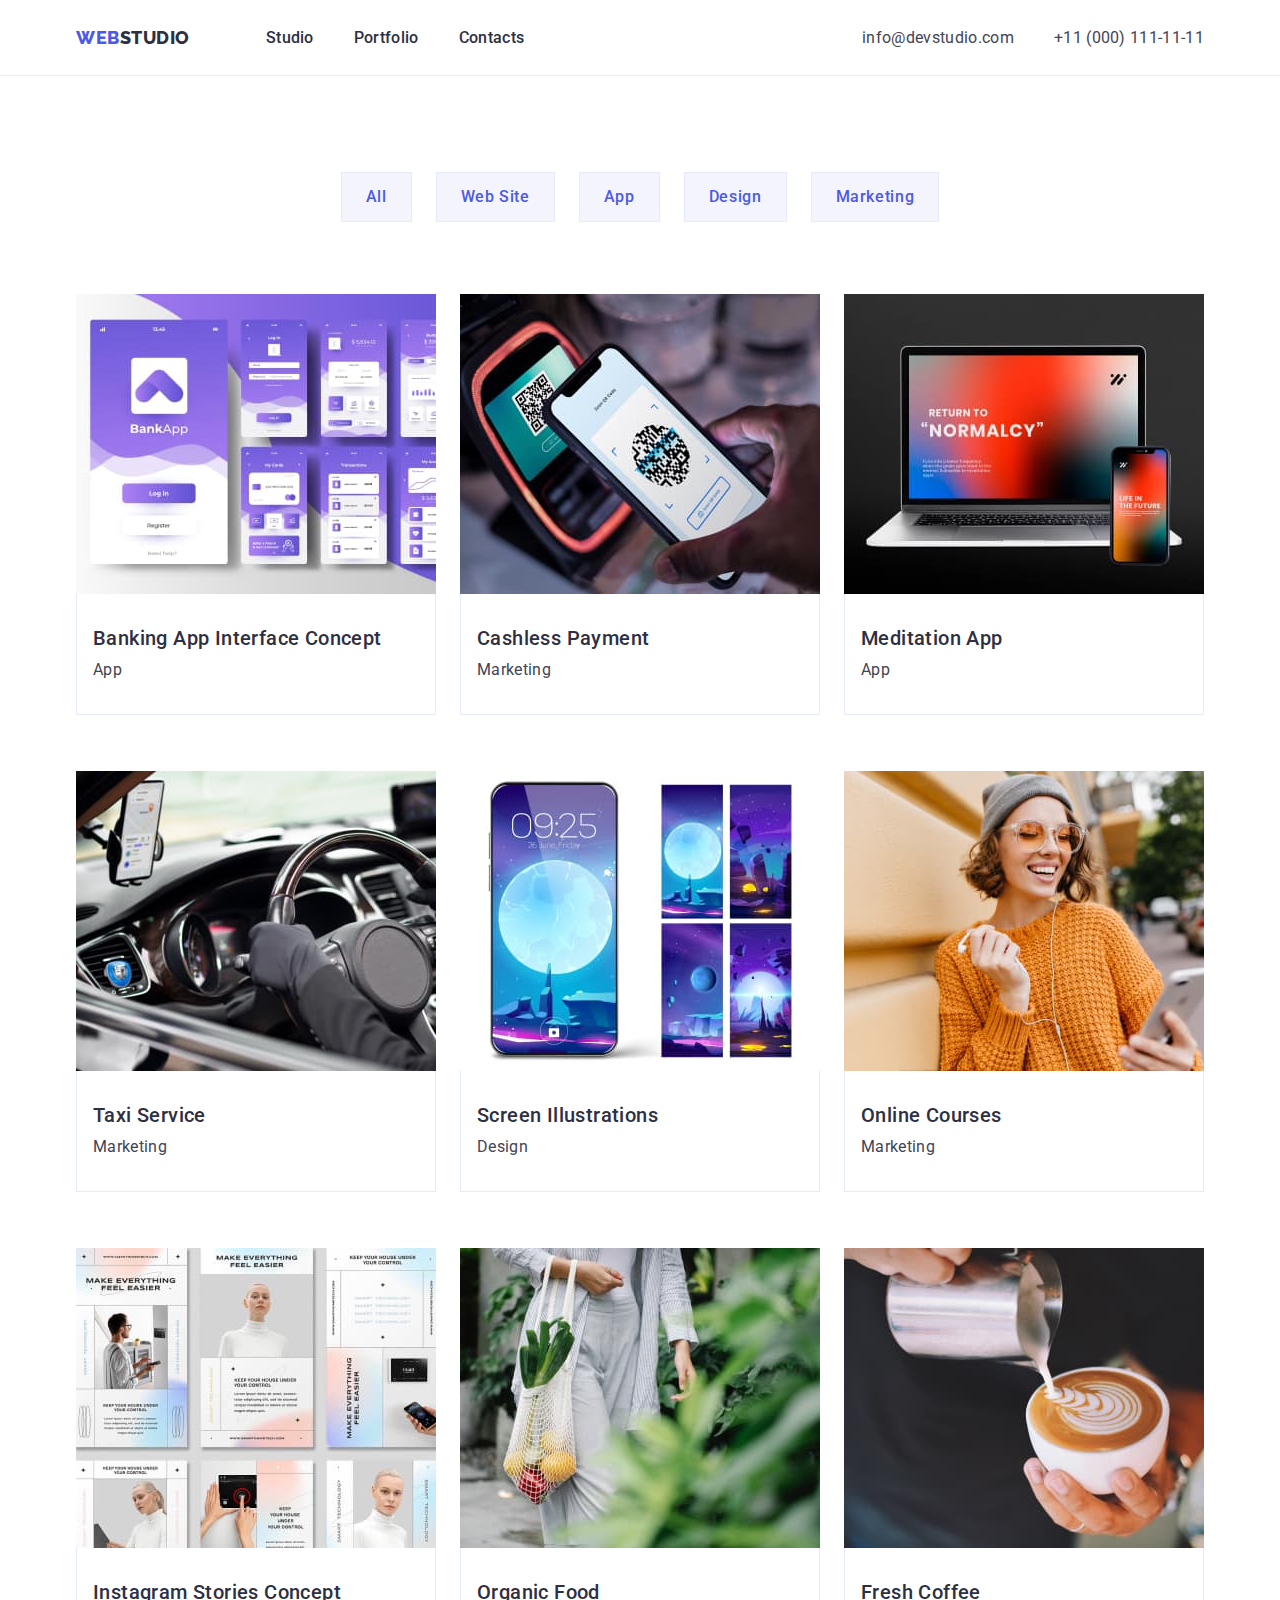
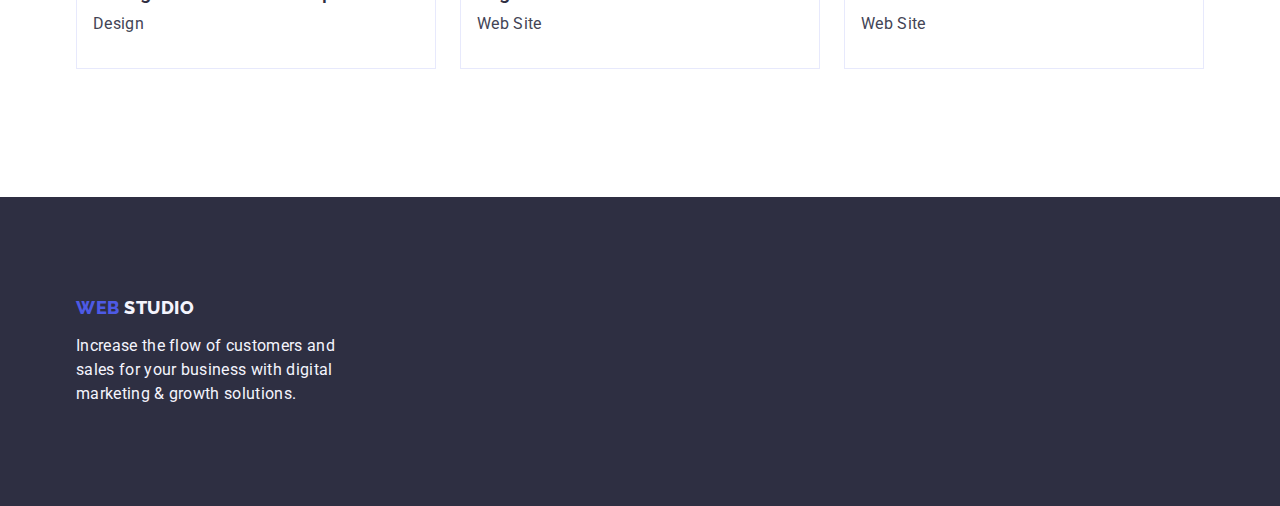
==== portfolio.html @ 66331a72 "Initial commit" ====
<!DOCTYPE html>
<html lang="en">
  <head>
    <meta charset="UTF-8" />
    <meta http-equiv="X-UA-Compatible" content="IE=edge" />
    <meta name="viewport" content="width=device-width, initial-scale=1.0" />
    <meta
      name="description"
      content="Increase the flow of customers and sales for your business with digital marketing & growth solutions."
    />

    <title>Portfolio</title>

    <link rel="preconnect" href="https://fonts.googleapis.com" />
    <link rel="preconnect" href="https://fonts.gstatic.com" crossorigin />
    <link
      href="https://fonts.googleapis.com/css2?family=Raleway:wght@800&family=Roboto:wght@400;500;700;900&display=swap"
      rel="stylesheet"
    />
    <link
      rel="stylesheet"
      href="https://cdn.jsdelivr.net/npm/modern-normalize@1.1.0/modern-normalize.min.css"
    />
    <link rel="stylesheet" href="./css/style.css" />
  </head>
  <body>
    <!-- Header section -->
    <header class="header">
      <div class="header-div container">
        <nav class="header-nav">
          <a class="header-logo link" href="./index.html"
            >Web<span class="logo">Studio</span></a
          >
          <ul class="header-list list">
            <li><a class="header-iteam link" href="./index.html">Studio</a></li>
            <li>
              <a class="header-iteam link" href="./portfolio.html">Portfolio</a>
            </li>
            <li><a class="header-iteam link" href="">Contacts</a></li>
          </ul>
        </nav>
        <address class="address">
          <ul class="header-link list">
            <li>
              <a class="header-mail link" href="mailto:info@devstudio.com"
                >info@devstudio.com</a
              >
            </li>
            <li>
              <a class="header-mail link" href="tel:+110001111111"
                >+11 (000) 111-11-11</a
              >
            </li>
          </ul>
        </address>
      </div>
    </header>

    <!-- Main section -->
    <main>
      <section class="main-portfilio">
        <div class="container">
          <h1 hidden class="main-text">Filter</h1>
          <ul class="button-list list">
            <li><button type="button" class="secondary-btn">All</button></li>
            <li>
              <button type="button" class="secondary-btn">Web Site</button>
            </li>
            <li><button type="button" class="secondary-btn">App</button></li>
            <li><button type="button" class="secondary-btn">Design</button></li>
            <li>
              <button type="button" class="secondary-btn">Marketing</button>
            </li>
          </ul>
          <ul class="product-list list">
            <li class="product-iteam">
              <a class="link" href="">
                <img
                  class="link"
                  src="./images/img12.jpg"
                  alt="App"
                  width="360"
                />
                <div class="app-descr">
                  <h2 class="secondary-title">Banking App Interface Concept</h2>
                  <p class="chapter-text">App</p>
                </div>
              </a>
            </li>
            <li class="product-iteam">
              <a class="link" href="">
                <img
                  class="link"
                  src="./images/img22.jpg"
                  alt="Cashless Payment"
                  width="360"
                />
                <div class="app-descr">
                  <h2 class="secondary-title">Cashless Payment</h2>
                  <p class="chapter-text">Marketing</p>
                </div>
              </a>
            </li>
            <li class="product-iteam">
              <a class="link" href="">
                <img
                  class="link"
                  src="./images/img32.jpg"
                  alt="Meditation App"
                  width="360"
                />
                <div class="app-descr">
                  <h2 class="secondary-title">Meditation App</h2>
                  <p class="chapter-text">App</p>
                </div>
              </a>
            </li>
            <li class="product-iteam">
              <a class="link" href="">
                <img
                  class="link"
                  src="./images/img42.jpg"
                  alt="Marketing"
                  width="360"
                />
                <div class="app-descr">
                  <h2 class="secondary-title">Taxi Service</h2>
                  <p class="chapter-text">Marketing</p>
                </div>
              </a>
            </li>
            <li class="product-iteam">
              <a class="link" href="">
                <img
                  class="link"
                  src="./images/img52.jpg"
                  alt="Design"
                  width="360"
                />
                <div class="app-descr">
                  <h2 class="secondary-title">Screen Illustrations</h2>
                  <p class="chapter-text">Design</p>
                </div>
              </a>
            </li>
            <li class="product-iteam">
              <a class="link" href="">
                <img
                  class="link"
                  src="./images/img62.jpg"
                  alt="Marketing"
                  width="360"
                />
                <div class="app-descr">
                  <h2 class="secondary-title">Online Courses</h2>
                  <p class="chapter-text">Marketing</p>
                </div>
              </a>
            </li>
            <li class="product-iteam">
              <a class="link" href="">
                <img
                  class="link"
                  src="./images/img72.jpg"
                  alt="Design"
                  width="360"
                />
                <div class="app-descr">
                  <h2 class="secondary-title">Instagram Stories Concept</h2>
                  <p class="chapter-text">Design</p>
                </div>
              </a>
            </li>
            <li class="product-iteam">
              <a class="link" href="">
                <img
                  class="link"
                  src="./images/img82.jpg"
                  alt="Web Site"
                  width="360"
                />
                <div class="app-descr">
                  <h2 class="secondary-title">Organic Food</h2>
                  <p class="chapter-text">Web Site</p>
                </div>
              </a>
            </li>
            <li class="product-iteam">
              <a class="link" href="">
                <img
                  class="link"
                  src="./images/img92.jpg"
                  alt="Fresh Coffee"
                  width="360"
                />
                <div class="app-descr">
                  <h2 class="secondary-title">Fresh Coffee</h2>
                  <p class="chapter-text">Web Site</p>
                </div>
              </a>
            </li>
          </ul>
        </div>
      </section>
    </main>

    <!-- Footer section -->

    <footer class="footer">
      <div class="container">
        <a class="footer-logo link" href="./index.html"
          >Web <span class="second-logo">Studio</span></a
        >
        <p class="footer-text">
          Increase the flow of customers and sales for your business with
          digital marketing & growth solutions.
        </p>
      </div>
    </footer>
  </body>
</html>
---- css/style.css ----
:root {
  /* Формула для таблиц */

  --iteam: 3;
  --column: 24px;

  /* Fonts */

  --primary-font: "Roboto", sans-serif;
  --secondary-font: "Raleway", sans-serif;

  /* Colors */

  --color-iris: #4d5ae5;
  --color-ocean: #404bbf;
  --color-navy-blue: #2e2f42;
  --color-green: #31d0aa;
  --color-slate: #434455;
  --color-light-slate: #8e8f99;
  --color-cornflower: #e7e9fc;
  --color-cloud: #f4f4fd;
  --color-white: #ffffff;
  --color-dairy: #fcfcfc;
  /* --color-navy-blue-modal: #2e2f42;
  --color-grey: #2e2f42; */
}

/* reset start */
.list {
  list-style: none;
  margin: 0;
  padding: 0;
}

.link {
  text-decoration: none;
  color: currentColor;
}

h1,
h2,
h3,
h4,
h5,
h6,
p {
  margin: 0;
}

img {
  display: block;
  max-width: 100%;
  height: auto;
}

button {
  cursor: pointer;
}
/* reset end */

/* Hidden */

.visually-hidden {
  position: absolute;
  width: 1px;
  height: 1px;
  margin: -1px;
  border: 0;
  padding: 0;

  white-space: nowrap;
  clip-path: inset(100%);
  clip: rect(0 0 0 0);
  overflow: hidden;
}

body {
  font-family: var(--primary-font);
  font-weight: 400;
  letter-spacing: 0.02em;
  color: var(--color-slate);
  background-color: #ffffff;
}

/* HEADER */

.header {
  background-color: var(--color-white);
  border-bottom: 1px solid #e7e9fc;
}

.header-div {
  display: flex;
  align-items: baseline;
  justify-content: space-between;
  align-items: center;
  margin: 25.5px 141px;
}

.header-nav {
  display: flex;
  justify-content: space-between;
  align-items: center;
}

.header-logo {
  font-family: "Raleway", sans-serif;
  font-weight: 800;
  font-size: 18px;
  line-height: 1.17;
  letter-spacing: 0.03em;
  text-transform: uppercase;
  color: #4d5ae5;
  margin-right: 76px;
}
.logo {
  color: var(--color-navy-blue);
}

.header-list {
  font-weight: 500;
  font-size: 16px;
  line-height: 1.5;
  color: var(--color-navy-blue);
  display: flex;
  justify-content: space-between;
  gap: 40px;
}

.header-list:last-child {
  margin-right: 332px;
}

.header-iteam {
  color: var(--color-navy-blue);
  padding: 24px 0;
}

.header-iteam:hover,
.header-iteam:focus {
  color: var(--color-ocean);
}

.address {
  font-style: normal;
}

.header-link {
  display: flex;
  justify-content: space-between;
  gap: 40px;
}

.header-mail {
  font-size: 16px;
  line-height: 1.5;
  color: var(--color-slate);
}

.header-mail:hover,
.header-mail:focus {
  color: var(--color-ocean);
}

/* MAIN */

.main-section {
  background-color: var(--color-navy-blue);
  padding: 188px 0;
}

.main-title {
  font-weight: 700;
  font-size: 56px;
  letter-spacing: 0.02em;
  line-height: 1.07;
  text-align: center;
  color: var(--color-white);
  max-width: 496px;
  margin: 0 auto;
  margin-bottom: 48px;
}

.main-text {
  letter-spacing: 0.02em;
}

.main-portfilio {
  padding: 96px 0 120px;
}

.button-list {
  display: flex;
  justify-content: center;
  gap: 24px;
  margin-bottom: 72px;
  border-radius: 4px;
}

.main-btn {
  font-family: "Roboto", sans-serif;
  font-weight: 500;
  font-size: 16px;
  line-height: 1.5;
  align-items: center;
  letter-spacing: 0.04em;
  color: var(--color-white);
  background: var(--color-iris);
  box-shadow: 0px 4px 4px rgba(0, 0, 0, 0.15);
  border-radius: 4px;
  cursor: pointer;
  display: block;
  min-width: 169px;
  height: 56px;
  border: none;
  border-radius: 4px;
  margin: 0 auto;
}

.main-btn:hover,
.main-btn:focus {
  background-color: var(--color-ocean);
}

.features-title {
  letter-spacing: 0.02em;
}

.features-section {
  padding: 120px 0;
  display: flex;
  justify-content: center;
  gap: 24px;
}

.feature-list {
  display: flex;
  justify-content: center;
  gap: 24px;
}

.features-iteam {
  width: calc((100% - 48px) / 3);
}

.features-name {
  font-weight: 500;
  font-size: 20px;
  line-height: 1.2;
  letter-spacing: 0.02em;
  color: var(--color-navy-blue);
  margin-bottom: 8px;
}

.features-text {
  font-size: 16px;
  line-height: 1.5;
  color: var(--color-slate);
}

.thirth-section {
  padding-bottom: 120px;
}

.name-section {
  font-weight: 700;
  font-size: 36px;
  line-height: 1.11;
  letter-spacing: 0.02em;
  text-transform: capitalize;
  text-align: center;
  color: #2e2f42;
  margin-bottom: 72px;
}

.thirth-list {
  display: flex;
  justify-content: center;
  gap: 24px;
  margin: 0 auto;
}

.thirth-iteam {
  width: calc((100% - 48px) / 3);
  border: 1px solid #e7e9fc;
  flex-basis: calc((100% - var(var(--column)) * var(--iteam)-1) / var(--iteam));
}

.team-list {
  display: flex;
  justify-content: space-between;
  gap: 24px;
  margin: 0 auto;
}

.team-iteam {
  --iteam: 4;
  background-color: #ffffff;
  width: calc((100% - 72px) / 4);
  box-shadow: 0px 1px 6px rgba(46, 47, 66, 0.08),
    0px 1px 1px rgba(46, 47, 66, 0.16), 0px 2px 1px rgba(46, 47, 66, 0.08);
  border-radius: 0px 0px 4px 4px;
  flex-basis: calc((100% - var(var(--column)) * var(--iteam)-1) / var(--iteam));
}

.team-section {
  background-color: var(--color-cloud);
  padding: 120px 0;
}

.team-deskr {
  padding: 32px 16px;
  border-radius: 0px 0px 4px 4px;
}

.worker-name {
  font-weight: 500;
  letter-spacing: 0.02em;
  font-size: 20px;
  line-height: 1.2;
  text-align: center;
  color: var(--color-navy-blue);
  margin-bottom: 8px;
}

.worker-dscr {
  font-size: 16px;
  line-height: 1.5;
  text-align: center;
  color: var(--color-slate);
}

/* FOOTER */

.footer {
  background-color: var(--color-navy-blue);
  padding: 100px 0;
}

.footer-logo {
  font-family: var(--secondary-font);
  font-weight: 800;
  font-size: 18px;
  line-height: 1.17;
  display: flex;
  justify-content: center;
  align-items: center;
  letter-spacing: 0.03em;
  text-transform: uppercase;
  color: #4d5ae5;
  display: inline-block;
  margin-bottom: 16px;
}

.second-logo {
  color: #f4f4fd;
}

.footer-text {
  font-size: 16px;
  line-height: 1.5;
  color: var(--color-cloud);
  max-width: 264px;
}

.secondary-btn {
  font-family: "Roboto", sans-serif;
  font-weight: 500;
  font-size: 16px;
  line-height: 1.5;
  align-items: center;
  text-align: center;
  letter-spacing: 0.04em;
  cursor: pointer;
  color: var(--color-iris);
  background-color: var(--color-cloud);
  padding: 12px 24px;
  border: 1px solid var(--color-cornflower);
}

.secondary-btn:hover,
.secondary-btn:focus {
  color: var(--color-white);
  background-color: var(--color-ocean);
  border: 1px solid transparent;
  border-radius: 4px;
}

.product-list {
  display: flex;
  justify-content: center;
  flex-wrap: wrap;
  column-gap: 24px;
  row-gap: 48px;
  margin: 0 auto;
}

.product-iteam {
  width: calc((100% - 48px) / 3);
  flex-basis: calc((100% - var(var(--column)) * var(--iteam)-1) / var(--iteam));
}

.app-descr {
  padding: 32px 16px;
  border: 1px solid #e7e9fc;
  border-top: none;
  margin-bottom: 8px;
}

.secondary-title {
  font-weight: 500;
  font-size: 20px;
  line-height: 1.2;
  letter-spacing: 0.02em;
  color: var(--color-navy-blue);
  margin-bottom: 8px;
}

.chapter-text {
  font-size: 16px;
  line-height: 1.5;
  letter-spacing: 0.02em;
  color: var(--color-slate);
}

.container {
  width: 1158px;
  margin-left: auto;
  margin-right: auto;
  padding: 0 15px;
}
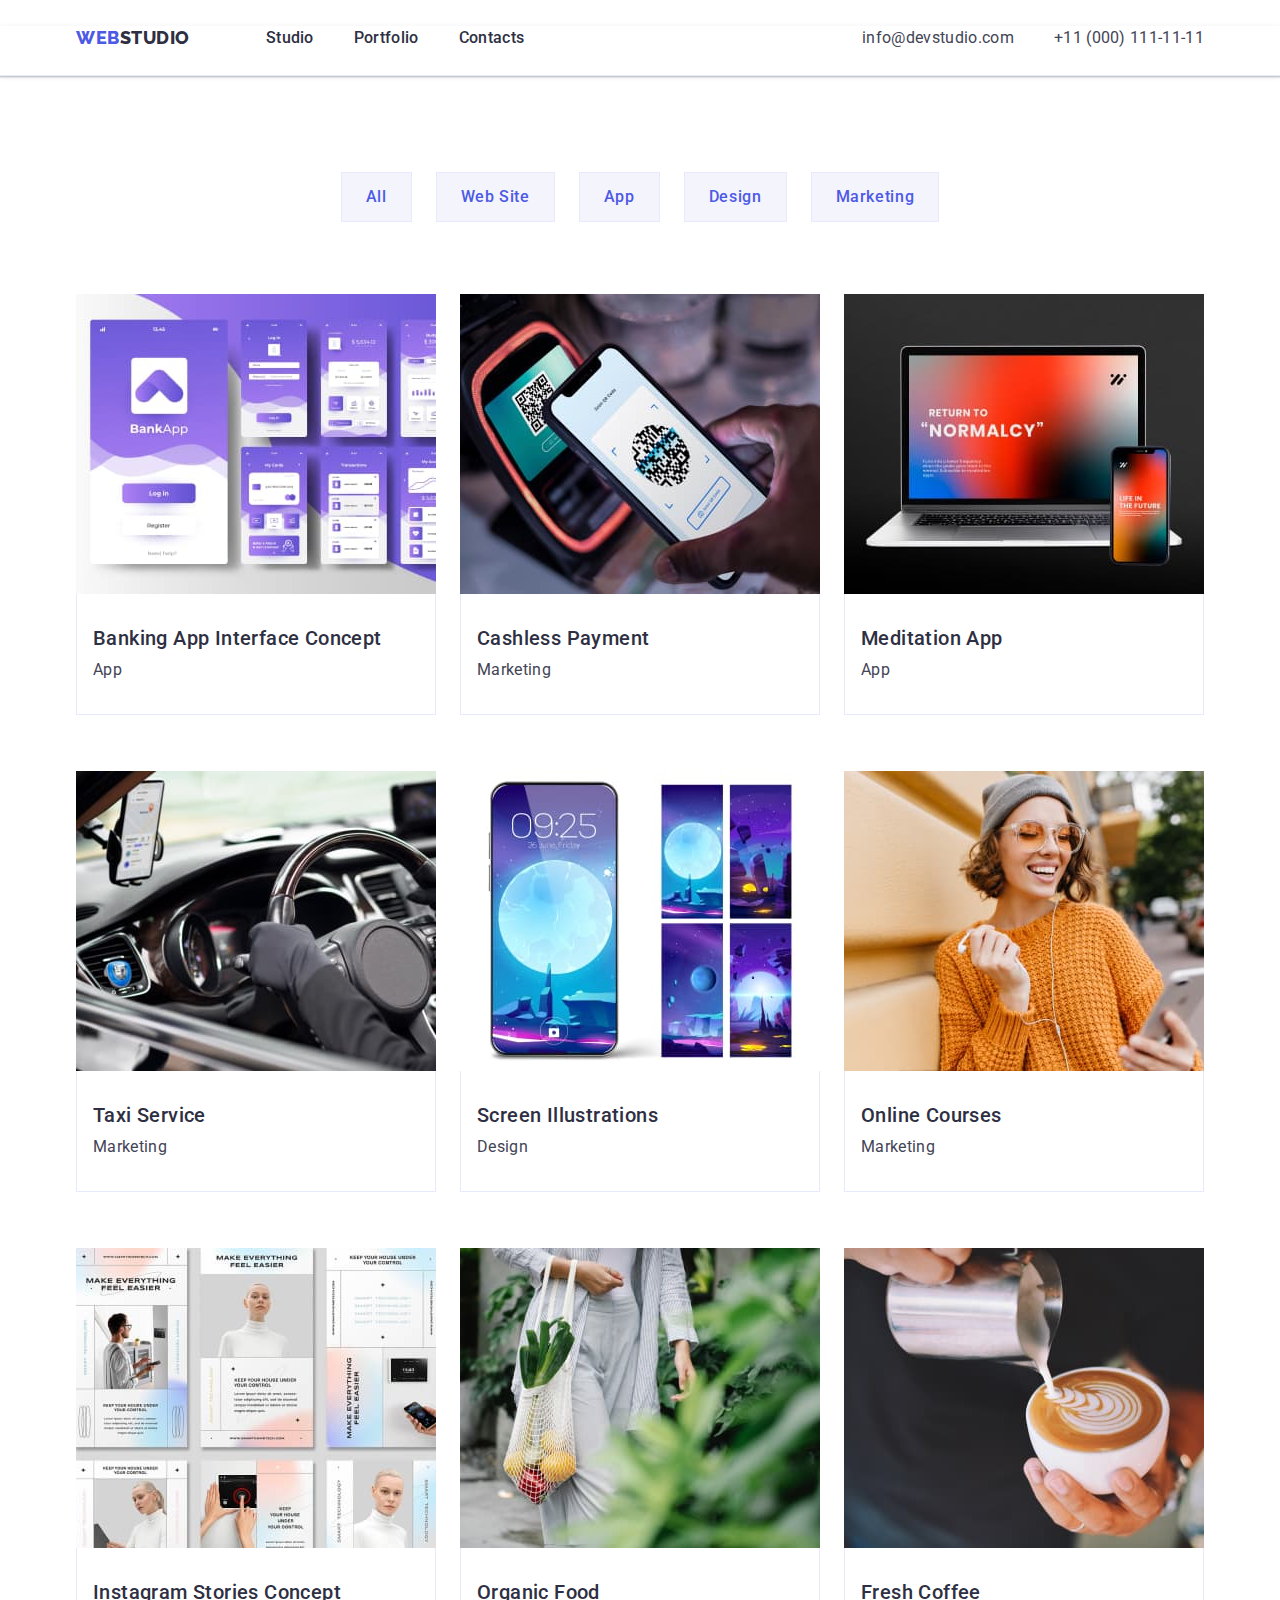
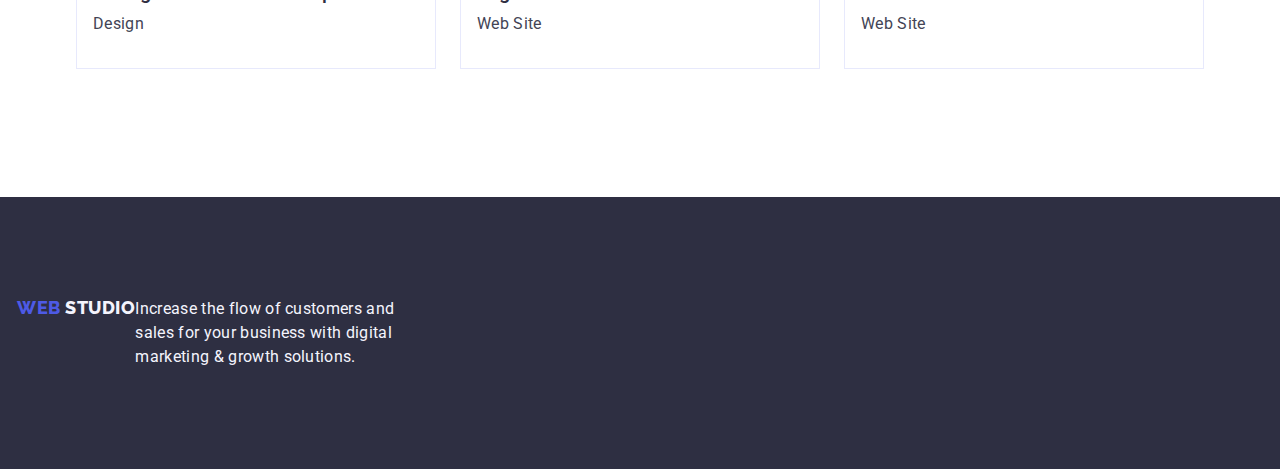
==== commit cda8b652: "2" ====
--- a/portfolio.html
+++ b/portfolio.html
@@ -74,7 +74,7 @@
           </ul>
           <ul class="product-list list">
             <li class="product-iteam">
-              <a class="link" href="">
+              <a class="product-link link" href="">
                 <img
                   class="link"
                   src="./images/img12.jpg"
@@ -207,7 +207,7 @@
     <!-- Footer section -->
 
     <footer class="footer">
-      <div class="container">
+      <div class="footer-container container">
         <a class="footer-logo link" href="./index.html"
           >Web <span class="second-logo">Studio</span></a
         >
--- a/css/style.css
+++ b/css/style.css
@@ -87,6 +87,8 @@
 .header {
   background-color: var(--color-white);
   border-bottom: 1px solid #e7e9fc;
+  box-shadow: 0px 2px 1px rgba(46, 47, 66, 0.08),
+    0px 1px 1px rgba(46, 47, 66, 0.16), 0px 1px 6px rgba(46, 47, 66, 0.08);
 }
 
 .header-div {
@@ -167,6 +169,15 @@
 .main-section {
   background-color: var(--color-navy-blue);
   padding: 188px 0;
+  background-image: linear-gradient(
+      rgba(46, 47, 66, 0.7),
+      rgba(46, 47, 66, 0.7)
+    ),
+    url(../images/img14.jpg);
+  max-width: 1440px;
+  background-repeat: no-repeat;
+  background-position: center;
+  background-size: cover;
 }
 
 .main-title {
@@ -384,6 +395,8 @@
   background-color: var(--color-ocean);
   border: 1px solid transparent;
   border-radius: 4px;
+  box-shadow: 0px 3px 1px rgba(0, 0, 0, 0.1), 0px 2px 1px rgba(0, 0, 0, 0.08),
+    0px 2px 2px rgba(0, 0, 0, 0.12);
 }
 
 .product-list {
@@ -398,6 +411,16 @@
 .product-iteam {
   width: calc((100% - 48px) / 3);
   flex-basis: calc((100% - var(var(--column)) * var(--iteam)-1) / var(--iteam));
+}
+
+.product-link {
+  display: block;
+}
+
+.product-link:hover,
+.product-link:focus {
+  box-shadow: зі значенням 0px 1px 6px rgba(46, 47, 66, 0.08),
+    0px 1px 1px rgba(46, 47, 66, 0.16), 0px 2px 1px rgba(46, 47, 66, 0.08);
 }
 
 .app-descr {
@@ -429,3 +452,9 @@
   margin-right: auto;
   padding: 0 15px;
 }
+
+.footer-container {
+  display: flex;
+  align-items: baseline;
+  margin-right: 120px;
+}
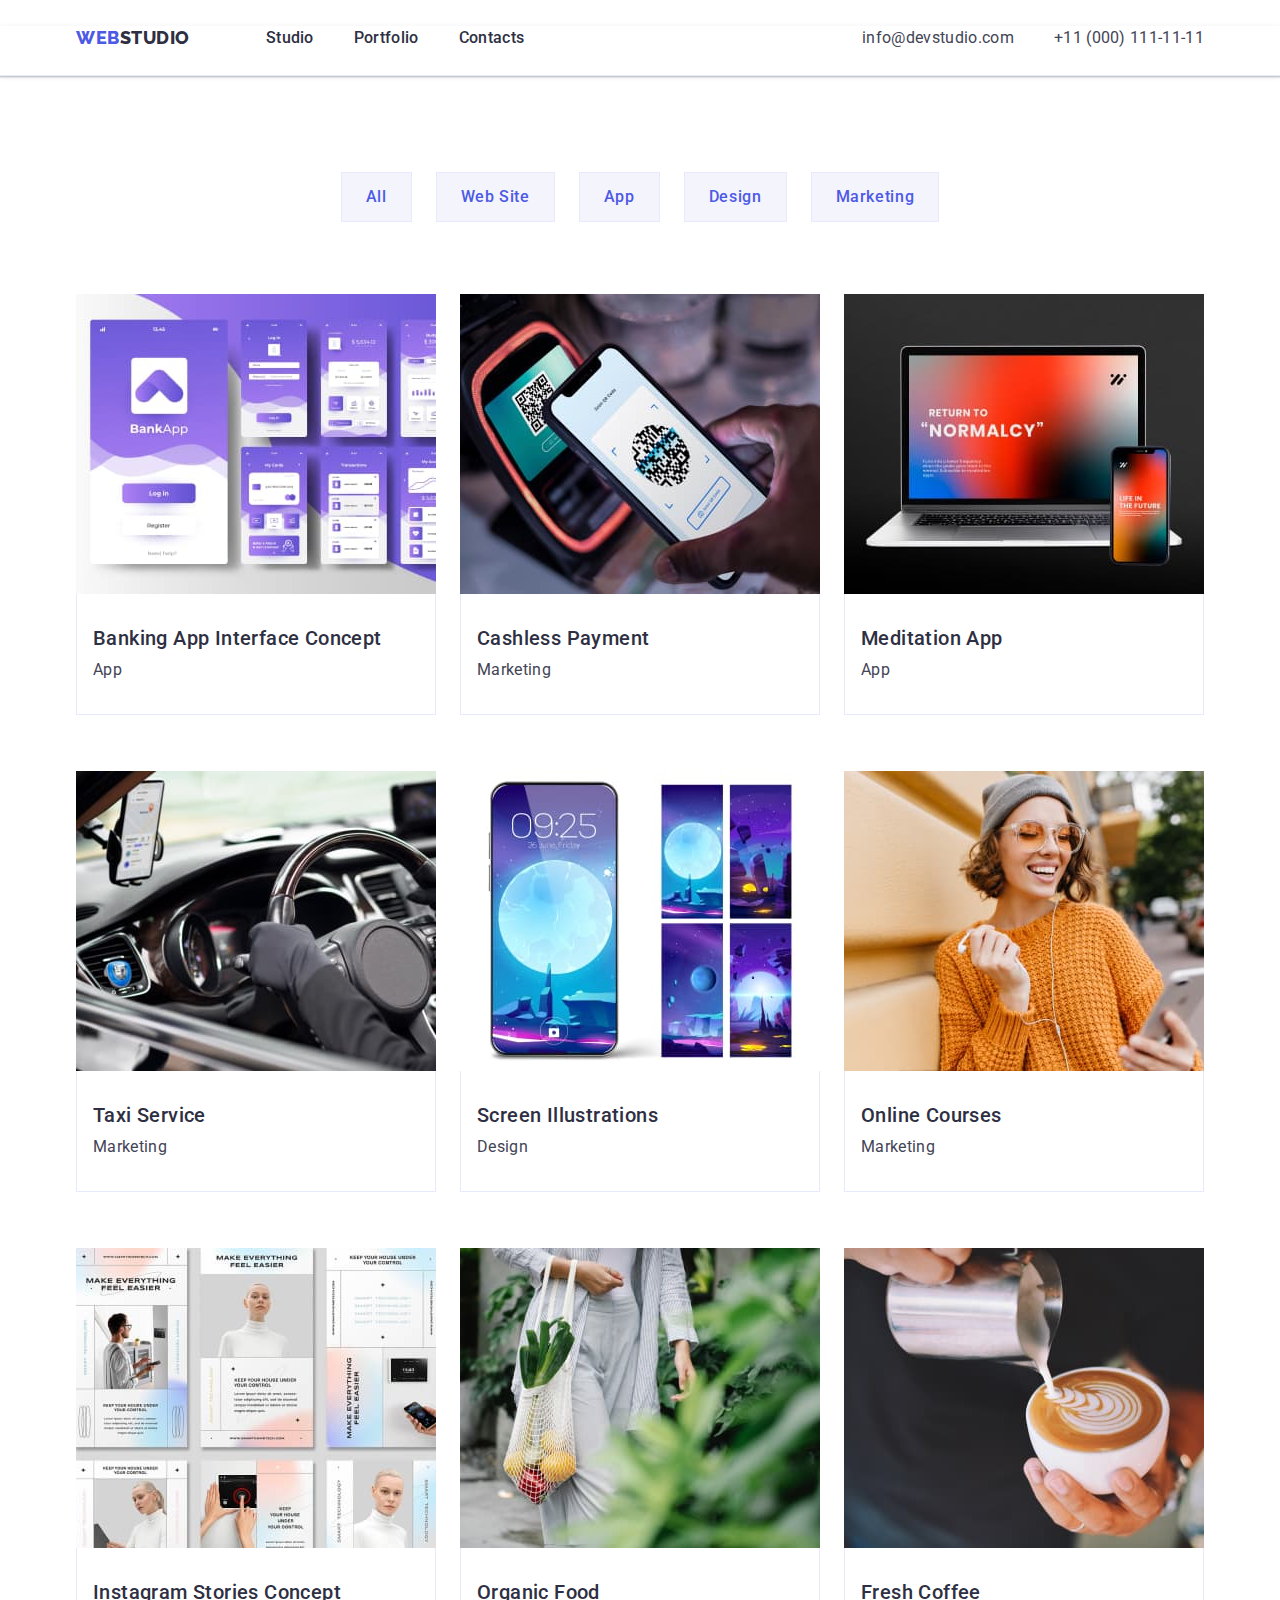
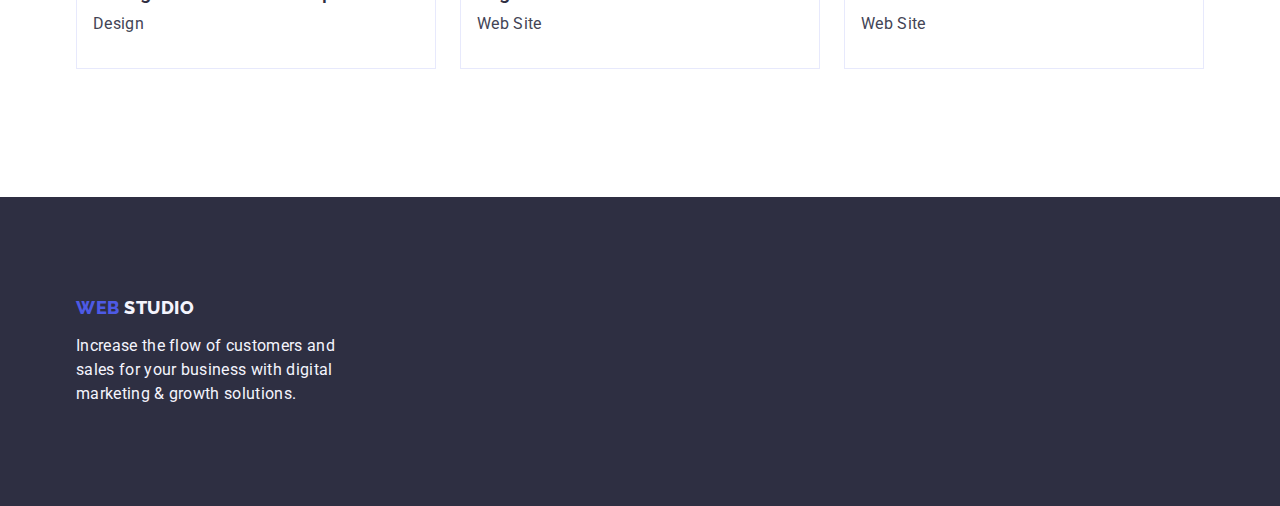
==== commit 113898de: "1" ====
--- a/portfolio.html
+++ b/portfolio.html
@@ -88,7 +88,7 @@
               </a>
             </li>
             <li class="product-iteam">
-              <a class="link" href="">
+              <a class="product-link link" href="">
                 <img
                   class="link"
                   src="./images/img22.jpg"
@@ -102,7 +102,7 @@
               </a>
             </li>
             <li class="product-iteam">
-              <a class="link" href="">
+              <a class="product-link link" href="">
                 <img
                   class="link"
                   src="./images/img32.jpg"
@@ -116,7 +116,7 @@
               </a>
             </li>
             <li class="product-iteam">
-              <a class="link" href="">
+              <a class="product-link link" href="">
                 <img
                   class="link"
                   src="./images/img42.jpg"
@@ -130,7 +130,7 @@
               </a>
             </li>
             <li class="product-iteam">
-              <a class="link" href="">
+              <a class="product-link link" href="">
                 <img
                   class="link"
                   src="./images/img52.jpg"
@@ -144,7 +144,7 @@
               </a>
             </li>
             <li class="product-iteam">
-              <a class="link" href="">
+              <a class="product-link link" href="">
                 <img
                   class="link"
                   src="./images/img62.jpg"
@@ -158,7 +158,7 @@
               </a>
             </li>
             <li class="product-iteam">
-              <a class="link" href="">
+              <a class="product-link link" href="">
                 <img
                   class="link"
                   src="./images/img72.jpg"
@@ -172,7 +172,7 @@
               </a>
             </li>
             <li class="product-iteam">
-              <a class="link" href="">
+              <a class="product-link link" href="">
                 <img
                   class="link"
                   src="./images/img82.jpg"
@@ -186,7 +186,7 @@
               </a>
             </li>
             <li class="product-iteam">
-              <a class="link" href="">
+              <a class="product-link link" href="">
                 <img
                   class="link"
                   src="./images/img92.jpg"
@@ -207,7 +207,7 @@
     <!-- Footer section -->
 
     <footer class="footer">
-      <div class="footer-container container">
+      <div class="container">
         <a class="footer-logo link" href="./index.html"
           >Web <span class="second-logo">Studio</span></a
         >
--- a/css/style.css
+++ b/css/style.css
@@ -419,7 +419,7 @@
 
 .product-link:hover,
 .product-link:focus {
-  box-shadow: зі значенням 0px 1px 6px rgba(46, 47, 66, 0.08),
+  box-shadow: 0px 1px 6px rgba(46, 47, 66, 0.08),
     0px 1px 1px rgba(46, 47, 66, 0.16), 0px 2px 1px rgba(46, 47, 66, 0.08);
 }
 
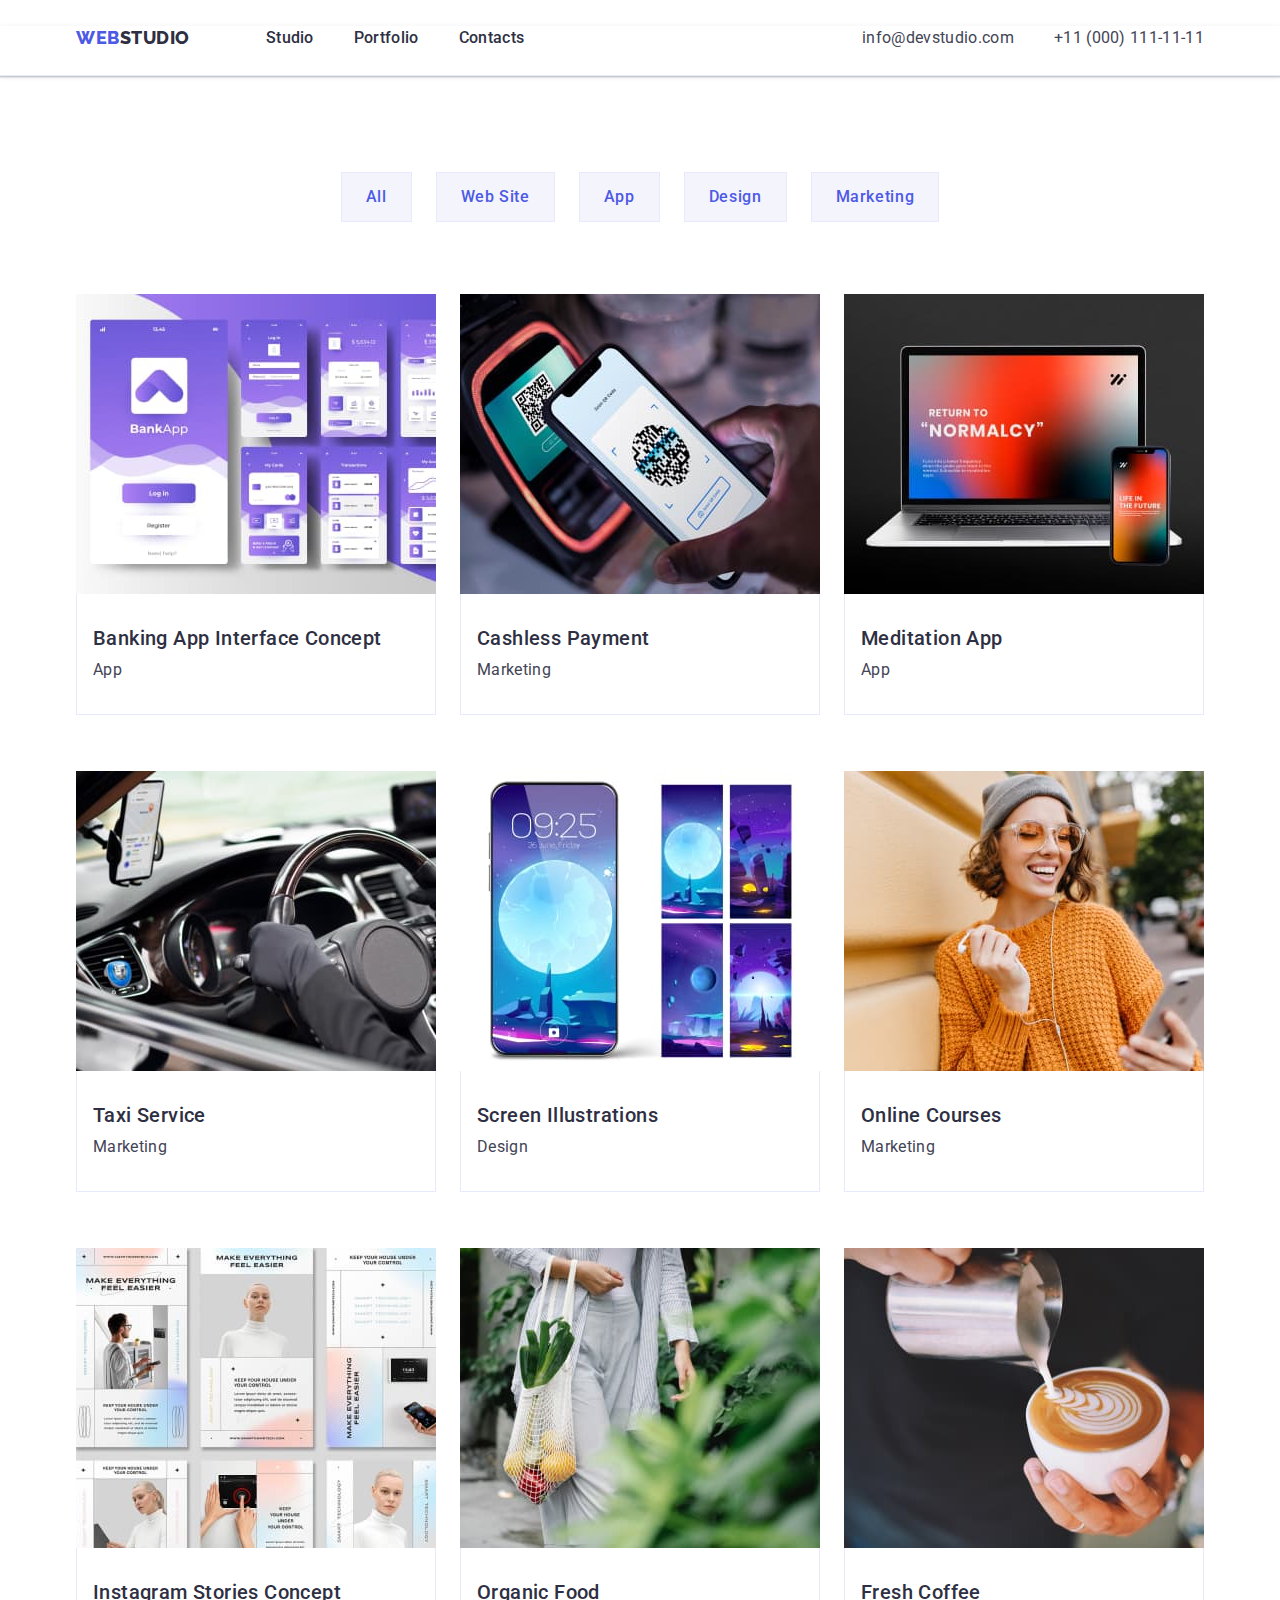
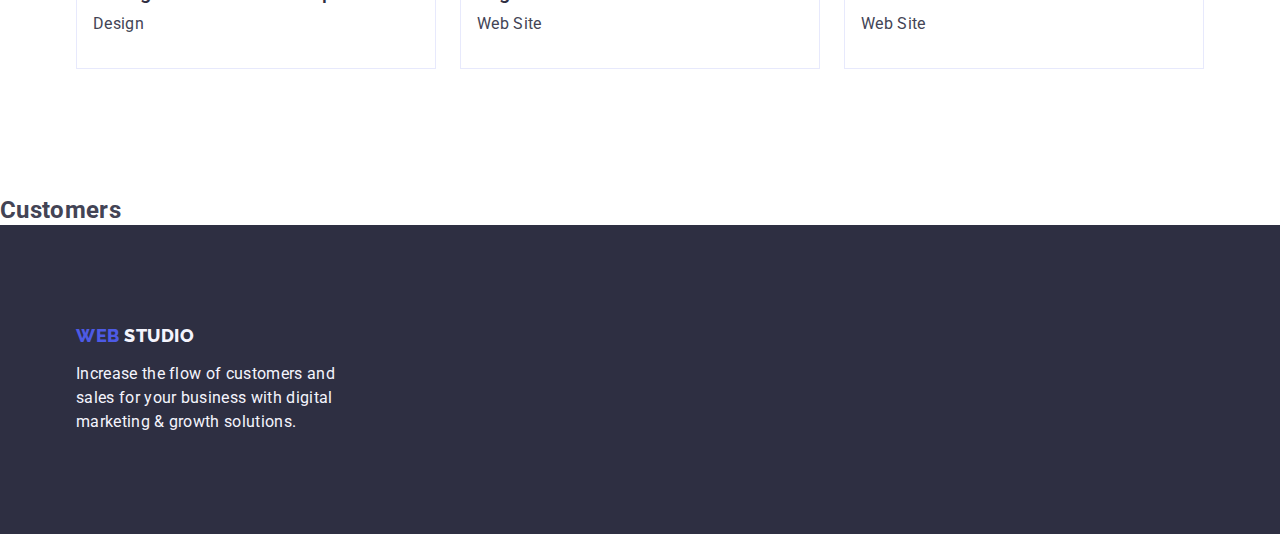
==== commit e1614be7: "1" ====
--- a/portfolio.html
+++ b/portfolio.html
@@ -202,6 +202,15 @@
           </ul>
         </div>
       </section>
+      <section>
+        <h2>Customers</h2>
+        <ul class="list">
+          <li></li>
+          <li></li>
+          <li></li>
+          <li></li>
+        </ul>
+      </section>
     </main>
 
     <!-- Footer section -->
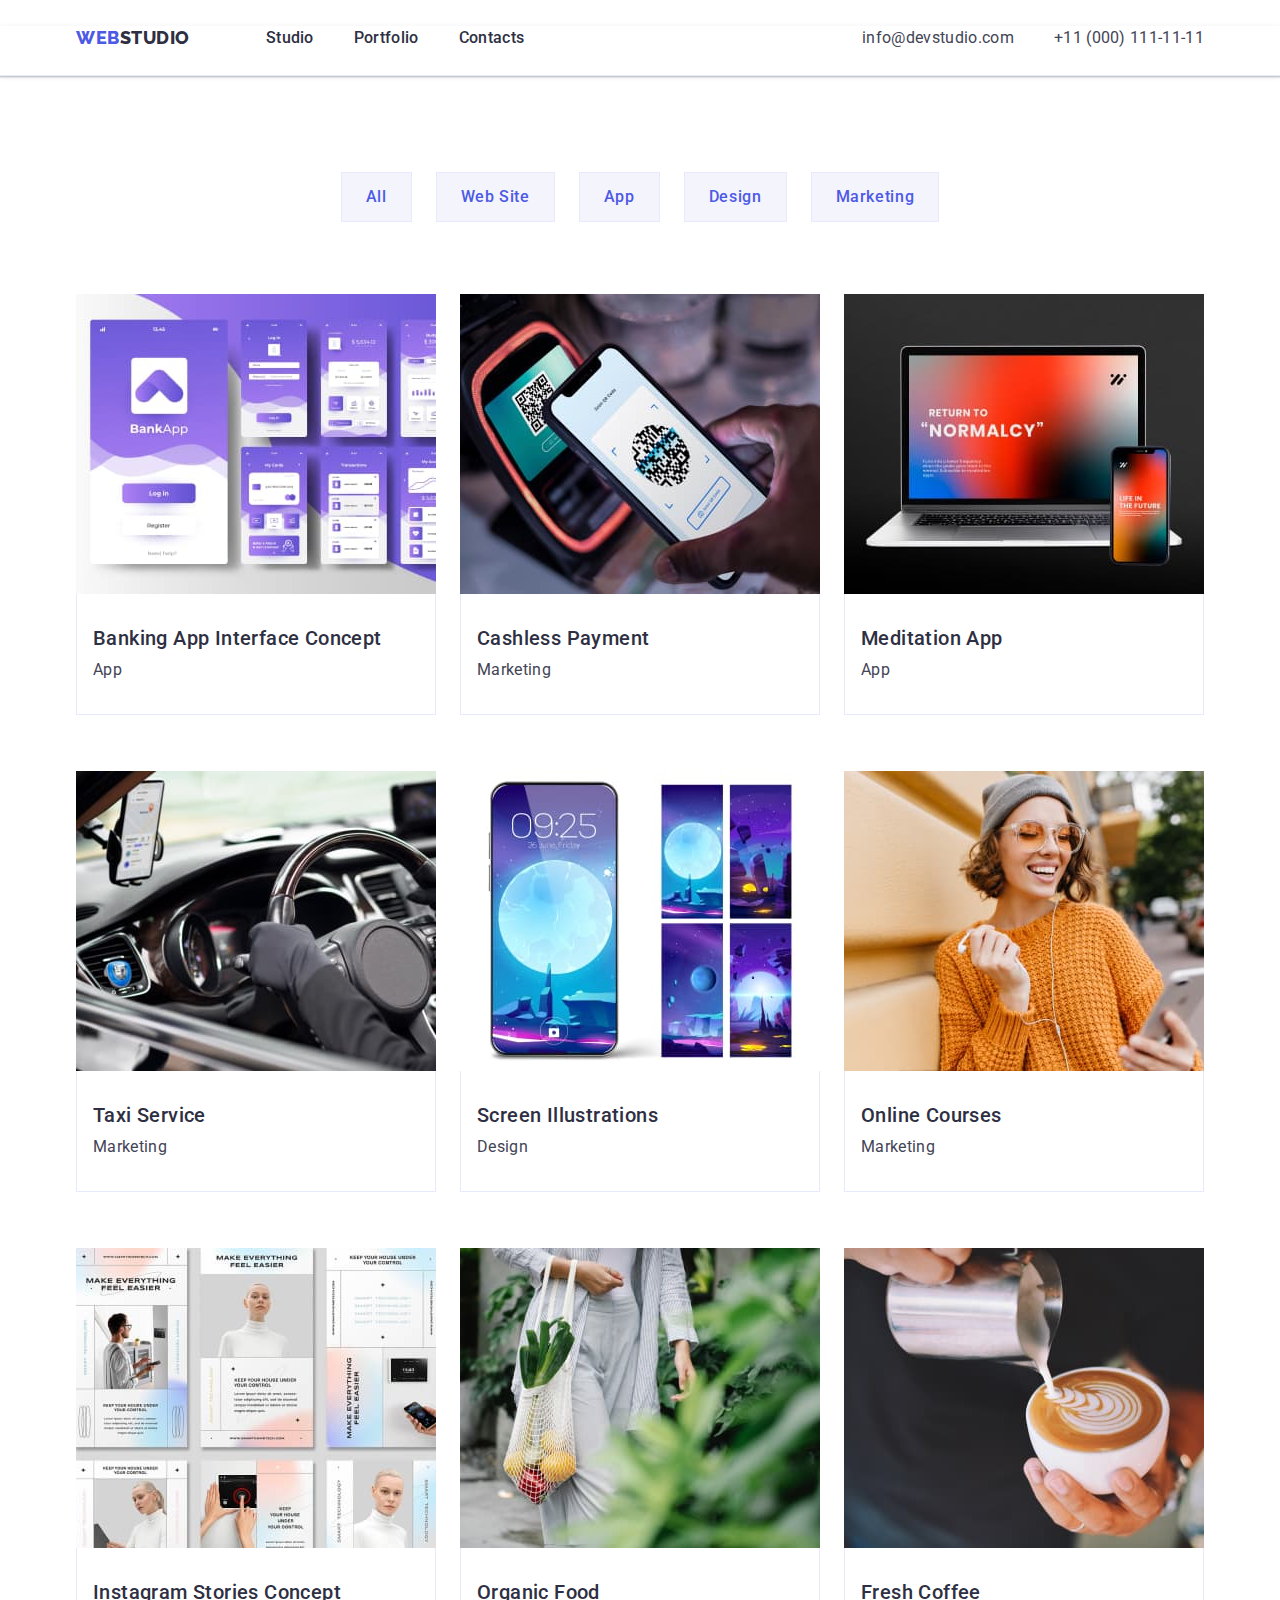
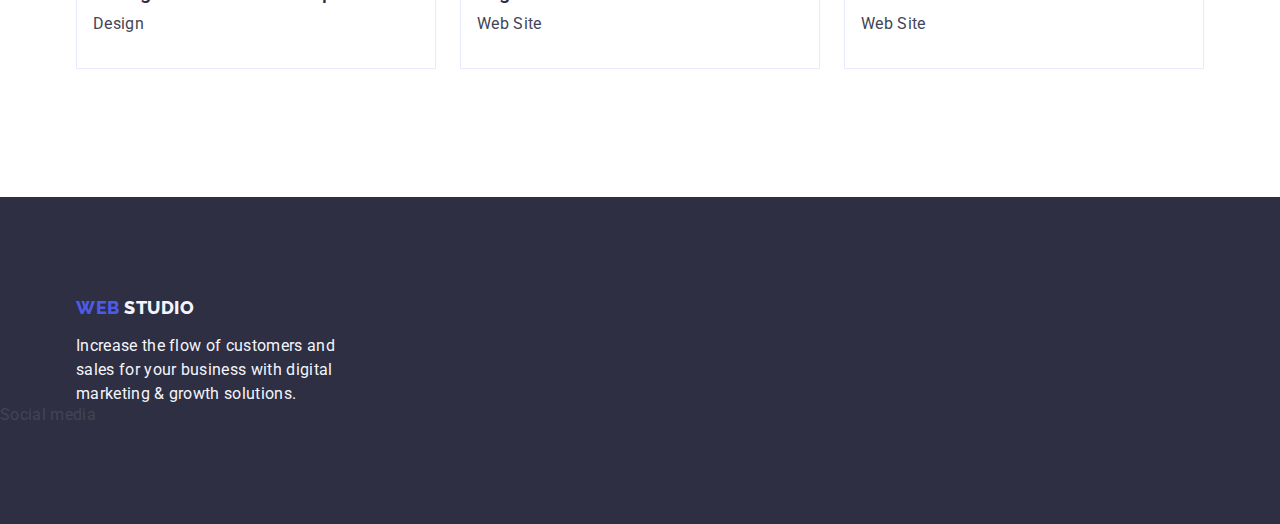
==== commit 57d3620f: "3" ====
--- a/portfolio.html
+++ b/portfolio.html
@@ -202,15 +202,6 @@
           </ul>
         </div>
       </section>
-      <section>
-        <h2>Customers</h2>
-        <ul class="list">
-          <li></li>
-          <li></li>
-          <li></li>
-          <li></li>
-        </ul>
-      </section>
     </main>
 
     <!-- Footer section -->
@@ -225,6 +216,15 @@
           digital marketing & growth solutions.
         </p>
       </div>
+      <div>
+        <p>Social media</p>
+        <ul class="list">
+          <li></li>
+          <li></li>
+          <li></li>
+          <li></li>
+        </ul>
+      </div>
     </footer>
   </body>
 </html>
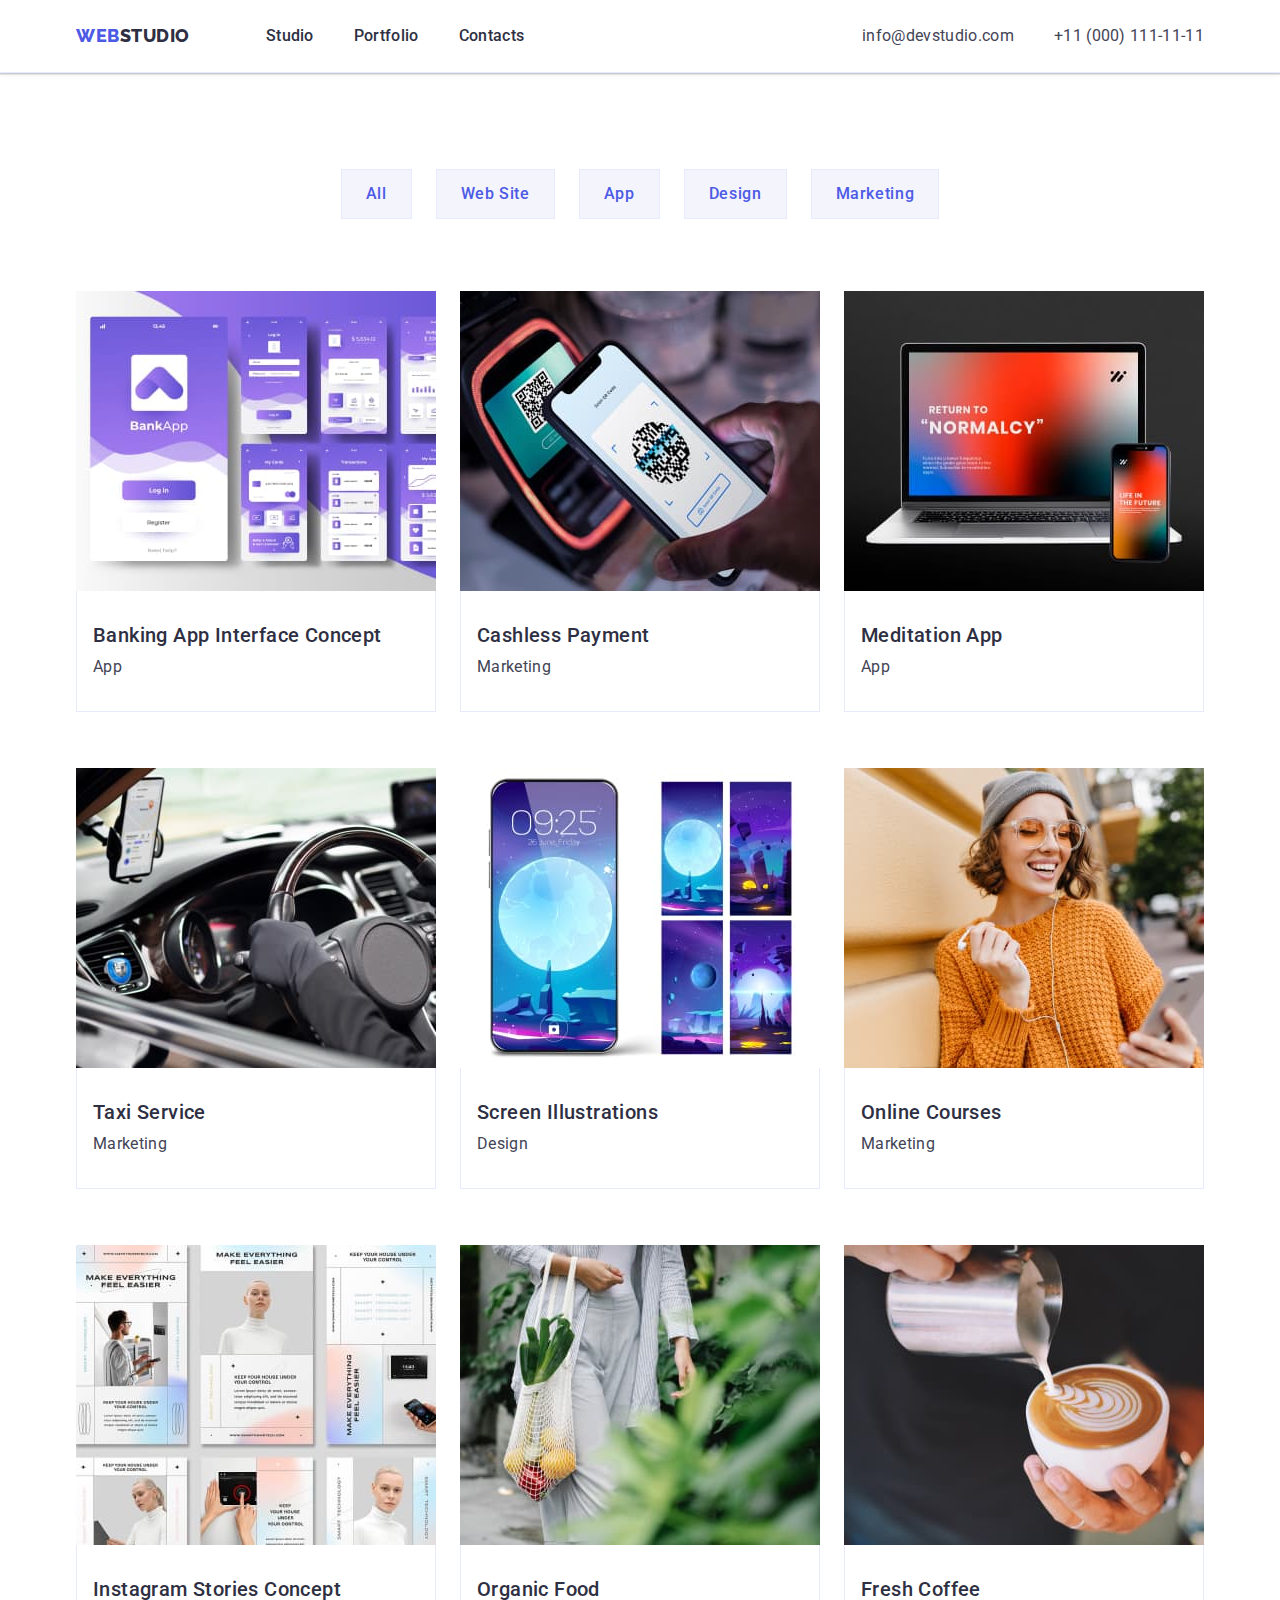
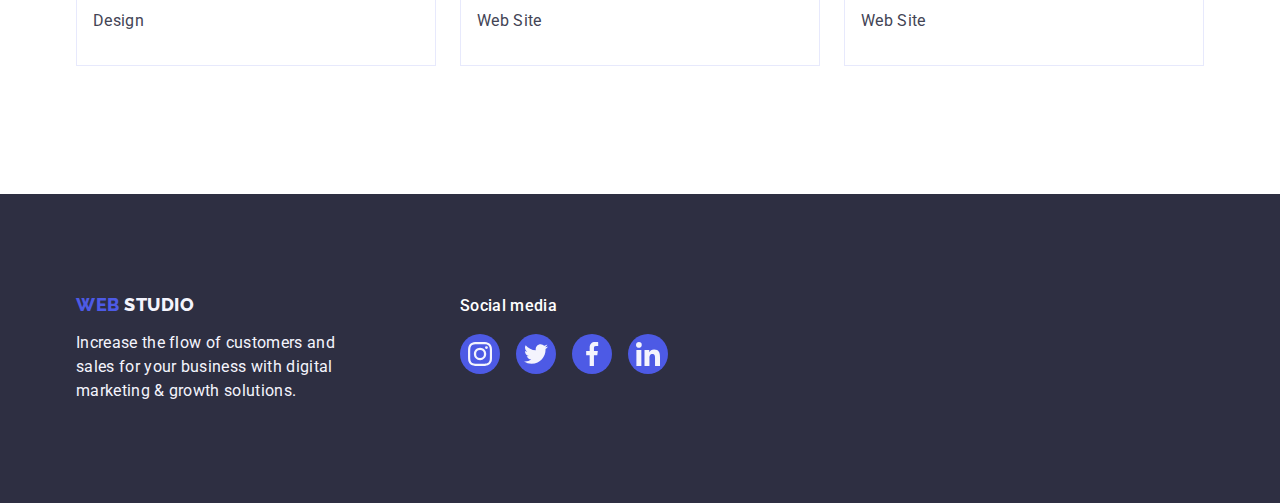
==== commit c68ae6cd: "1" ====
--- a/portfolio.html
+++ b/portfolio.html
@@ -207,23 +207,69 @@
     <!-- Footer section -->
 
     <footer class="footer">
-      <div class="container">
-        <a class="footer-logo link" href="./index.html"
-          >Web <span class="second-logo">Studio</span></a
-        >
-        <p class="footer-text">
-          Increase the flow of customers and sales for your business with
-          digital marketing & growth solutions.
-        </p>
-      </div>
-      <div>
-        <p>Social media</p>
-        <ul class="list">
-          <li></li>
-          <li></li>
-          <li></li>
-          <li></li>
-        </ul>
+      <div class="footer-div container">
+        <div class="footer-divap">
+          <a class="footer-logo link" href="./index.html"
+            >Web <span class="second-logo">Studio</span></a
+          >
+          <p class="footer-text">
+            Increase the flow of customers and sales for your business with
+            digital marketing & growth solutions.
+          </p>
+        </div>
+        <div>
+          <p class="footer-par">Social media</p>
+          <ul class="footer-list list">
+            <li class="social-iteam">
+              <a
+                class="footer-links link"
+                href="https://www.instagram.com"
+                target="_blank"
+                rel="noopener noreferrer"
+                aria-label="icon-instagram"
+                ><svg class="social-icon" width="24" height="24">
+                  <use href="./images/icons.svg#icon-instagram-2"></use>
+                </svg>
+              </a>
+            </li>
+            <li class="social-iteam">
+              <a
+                class="footer-links link"
+                href="https://twitter.com"
+                target="_blank"
+                rel="noopener noreferrer"
+                aria-label="icon-twitter"
+                ><svg class="social-icon" width="24" height="24">
+                  <use href="./images/icons.svg#icon-twitter-1"></use>
+                </svg>
+              </a>
+            </li>
+            <li class="social-iteam">
+              <a
+                class="footer-links link"
+                href="https://uk-ua.facebook.com"
+                target="_blank"
+                rel="noopener noreferrer"
+                aria-label="icon-facebook"
+                ><svg class="social-icon" width="24" height="24">
+                  <use href="./images/icons.svg#icon-facebook-1"></use>
+                </svg>
+              </a>
+            </li>
+            <li class="social-iteam">
+              <a
+                class="footer-links link"
+                href="https://ua.linkedin.com"
+                target="_blank"
+                rel="noopener noreferrer"
+                aria-label="icon-linedin"
+                ><svg class="social-icon" width="24" height="24">
+                  <use href="./images/icons.svg#icon-linkedin-1"></use>
+                </svg>
+              </a>
+            </li>
+          </ul>
+        </div>
       </div>
     </footer>
   </body>
--- a/css/style.css
+++ b/css/style.css
@@ -96,7 +96,6 @@
   align-items: baseline;
   justify-content: space-between;
   align-items: center;
-  margin: 25.5px 141px;
 }
 
 .header-nav {
@@ -134,6 +133,7 @@
 }
 
 .header-iteam {
+  display: block;
   color: var(--color-navy-blue);
   padding: 24px 0;
 }
@@ -178,6 +178,7 @@
   background-repeat: no-repeat;
   background-position: center;
   background-size: cover;
+  margin: 0 auto;
 }
 
 .main-title {
@@ -233,6 +234,16 @@
   background-color: var(--color-ocean);
 }
 
+.feature-svg {
+  display: flex;
+  justify-content: center;
+  align-items: center;
+  height: 112px;
+  background-color: var(--color-cloud);
+  border-radius: 4px;
+  margin-bottom: 8px;
+}
+
 .features-title {
   letter-spacing: 0.02em;
 }
@@ -320,7 +331,7 @@
 }
 
 .team-deskr {
-  padding: 32px 16px;
+  padding: 32px 0;
   border-radius: 0px 0px 4px 4px;
 }
 
@@ -339,13 +350,114 @@
   line-height: 1.5;
   text-align: center;
   color: var(--color-slate);
+  margin-bottom: 8px;
+}
+
+/* Socials icons */
+
+.social {
+  display: flex;
+  justify-content: center;
+  gap: 24px;
+}
+
+.social-iteam {
+  width: 40px;
+  height: 40px;
+}
+
+.social-links {
+  display: flex;
+  justify-content: center;
+  align-items: center;
+  width: 100%;
+  height: 100%;
+  fill: var(--color-cloud);
+  background-color: var(--color-iris);
+  border-radius: 50%;
+  margin-bottom: 32px;
+}
+
+.social-links:hover,
+.social-links:focus {
+  background-color: var(--color-ocean);
+}
+
+.title-cust {
+  font-style: normal;
+  font-weight: 700;
+  font-size: 36px;
+  line-height: 1.1;
+  letter-spacing: 0.02em;
+  text-transform: capitalize;
+  text-align: center;
+  margin: 0 auto;
+  margin-bottom: 72px;
+  color: var(--color-navy-blue);
+}
+
+.section-five {
+  padding-top: 120px;
+  padding-bottom: 120px;
+}
+
+.clients-list {
+  display: flex;
+  align-items: center;
+  gap: 24px;
+}
+
+.clients-link {
+  display: flex;
+  justify-content: center;
+  align-items: center;
+  width: 168px;
+  height: 88px;
+  border: 1px solid var(--color-light-slate);
+  border-radius: 4px;
+  color: var(--color-light-slate);
+}
+
+.clients-link:hover,
+.clients-link:focus {
+  border-color: var(--color-ocean);
+  color: var(--color-ocean);
+}
+
+.clients-icon {
+  fill: currentColor;
 }
 
 /* FOOTER */
+
+.footer-div {
+  display: flex;
+  align-items: baseline;
+}
+
+.footer-links {
+  display: flex;
+  align-items: center;
+  justify-content: center;
+  width: 100%;
+  height: 100%;
+  background-color: var(--color-iris);
+  border-radius: 50%;
+}
+
+.footer-links:hover,
+.footer-links:focus {
+  background-color: var(--color-green);
+}
+
+.footer-divap {
+  margin-right: 120px;
+}
 
 .footer {
   background-color: var(--color-navy-blue);
   padding: 100px 0;
+  width: 100%;
 }
 
 .footer-logo {
@@ -365,6 +477,37 @@
 
 .second-logo {
   color: #f4f4fd;
+}
+
+.footer-par {
+  font-style: normal;
+  font-weight: 500;
+  font-size: 16px;
+  line-height: 1.5;
+  letter-spacing: 0.02em;
+  color: var(--color-white);
+  margin-bottom: 16px;
+}
+
+.footer-list {
+  display: flex;
+  justify-content: center;
+  gap: 16px;
+}
+
+.footer-icon {
+  display: flex;
+  justify-content: center;
+  align-items: center;
+  width: 40px;
+  height: 40px;
+  fill: var(--color-cloud);
+  background-color: var(--color-green);
+  border-radius: 50%;
+}
+
+.social-icon {
+  fill: var(--color-cloud);
 }
 
 .footer-text {
